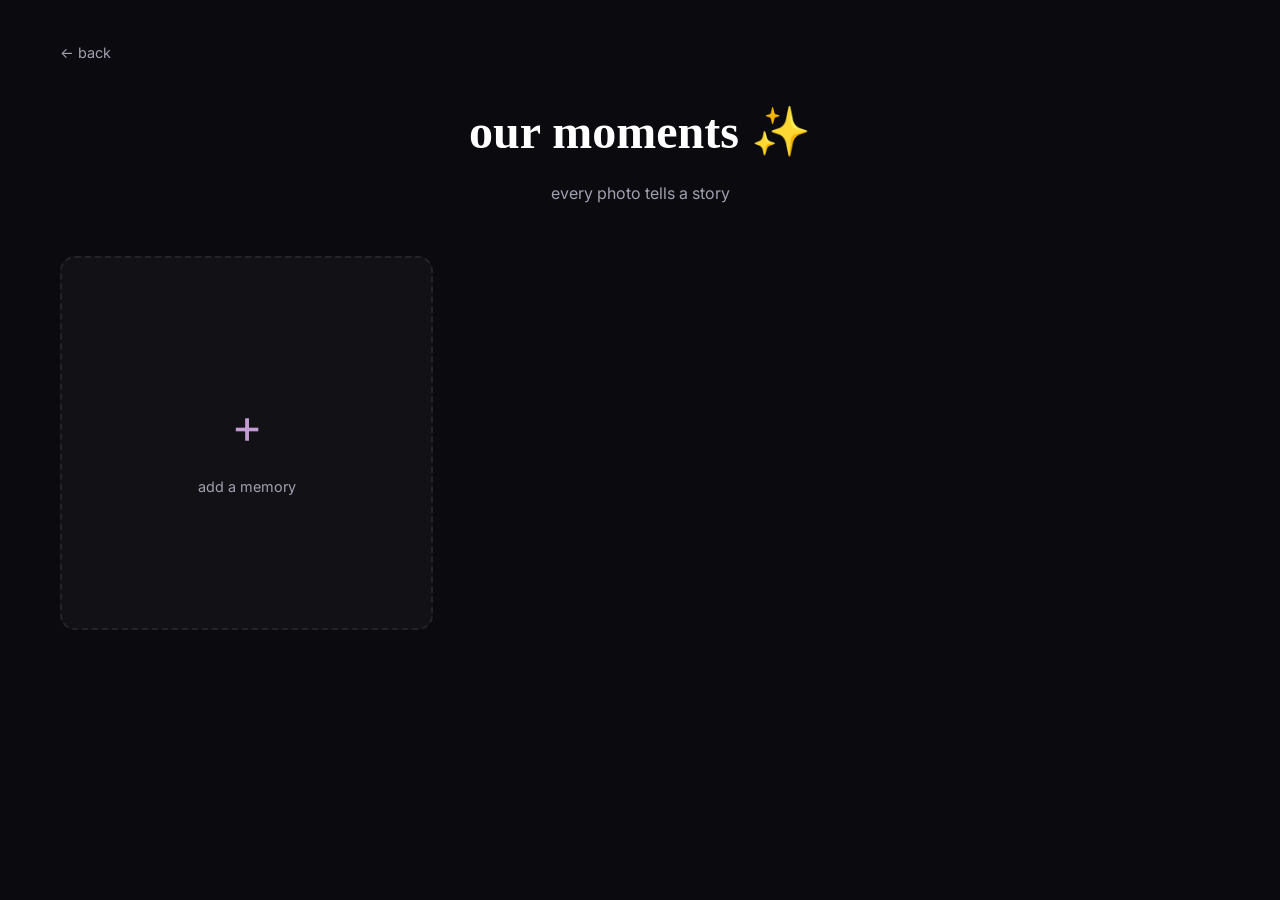
==== gallery.html @ 66e307a4 "Add romantic improvements: new fonts, starry background, floating particles, cursor glow, scroll ani" ====
<!DOCTYPE html>
<html lang="en">
<head>
    <meta charset="UTF-8">
    <meta name="viewport" content="width=device-width, initial-scale=1.0">
    <title>Our Gallery 📷</title>
    <link rel="stylesheet" href="style.css">
    <link href="https://fonts.googleapis.com/css2?family=Playfair+Display:ital,wght@0,400;0,700;1,400&family=Inter:wght@300;400;500&display=swap" rel="stylesheet">
</head>
<body>
    <div class="gallery-page">
        <a href="index.html" class="back-btn">← back</a>
        
        <h1 class="gallery-title">our moments ✨</h1>
        <p class="gallery-subtitle">every photo tells a story</p>
        
        <div class="gallery-grid" id="galleryGrid">
            <!-- Photos will be added here -->
            <div class="add-photo-card" onclick="openUpload()">
                <span class="plus-icon">+</span>
                <span class="add-text">add a memory</span>
            </div>
        </div>

        <div class="upload-modal" id="uploadModal">
            <div class="modal-content">
                <h2>add a photo 📷</h2>
                <input type="file" id="photoInput" accept="image/*" onchange="previewPhoto(event)">
                <div class="preview-container" id="previewContainer">
                    <img id="previewImage" src="" alt="Preview">
                </div>
                <input type="text" id="captionInput" placeholder="add a caption..." maxlength="100">
                <div class="modal-buttons">
                    <button onclick="savePhoto()">save photo</button>
                    <button class="skip-btn" onclick="closeUpload()">skip</button>
                </div>
            </div>
        </div>
    </div>

    <script src="script.js"></script>
</body>
</html>
---- style.css ----
* {
    margin: 0;
    padding: 0;
    box-sizing: border-box;
}

:root {
    --bg-primary: #0a0a0f;
    --bg-secondary: #12121a;
    --text-primary: #ffffff;
    --text-secondary: #a0a0b0;
    --accent: #9b59b6;
    --accent-light: #c39bd3;
    --card-bg: rgba(255, 255, 255, 0.03);
    --card-border: rgba(255, 255, 255, 0.08);
}

body {
    font-family: 'Inter', sans-serif;
    background: var(--bg-primary);
    color: var(--text-primary);
    line-height: 1.6;
    overflow-x: hidden;
    cursor: none;
}

/* Starry Background Canvas */
#starsCanvas {
    position: fixed;
    top: 0;
    left: 0;
    width: 100%;
    height: 100%;
    z-index: -2;
    pointer-events: none;
}

/* Floating Particles */
#particles {
    position: fixed;
    top: 0;
    left: 0;
    width: 100%;
    height: 100%;
    z-index: -1;
    pointer-events: none;
    overflow: hidden;
}

.particle {
    position: absolute;
    font-size: 20px;
    opacity: 0.6;
    animation: floatUp 8s linear infinite;
}

@keyframes floatUp {
    0% {
        transform: translateY(0) rotate(0deg);
        opacity: 0;
    }
    10% {
        opacity: 0.6;
    }
    90% {
        opacity: 0.6;
    }
    100% {
        transform: translateY(-100vh) rotate(360deg);
        opacity: 0;
    }
}

/* Cursor Glow */
.cursor-glow {
    position: fixed;
    width: 30px;
    height: 30px;
    border-radius: 50%;
    background: radial-gradient(circle, rgba(155, 89, 182, 0.6), transparent);
    pointer-events: none;
    z-index: 9999;
    transform: translate(-50%, -50%);
    transition: width 0.2s ease, height 0.2s ease;
    mix-blend-mode: screen;
}

h1, h2, h3 {
    font-family: 'Cormorant Garamond', serif;
}

blockquote {
    font-family: 'Cormorant Garamond', serif;
}

.hero-title {
    font-family: 'Great Vibes', cursive !important;
}

/* Music Toggle */
.music-toggle {
    position: fixed;
    top: 20px;
    right: 20px;
    width: 50px;
    height: 50px;
    background: var(--card-bg);
    border: 1px solid var(--card-border);
    border-radius: 50%;
    display: flex;
    align-items: center;
    justify-content: center;
    cursor: pointer;
    z-index: 1000;
    font-size: 20px;
    transition: all 0.3s ease;
    backdrop-filter: blur(10px);
}

.music-toggle:hover {
    background: rgba(155, 89, 182, 0.2);
    transform: scale(1.1);
}

.music-toggle.playing {
    animation: pulse 1.5s infinite;
}

@keyframes pulse {
    0%, 100% { box-shadow: 0 0 0 0 rgba(155, 89, 182, 0.4); }
    50% { box-shadow: 0 0 0 15px rgba(155, 89, 182, 0); }
}

/* Hero Section */
.hero {
    height: 100vh;
    display: flex;
    align-items: center;
    justify-content: center;
    text-align: center;
    background: radial-gradient(ellipse at center, rgba(155, 89, 182, 0.1) 0%, transparent 70%);
}

.hero-content {
    animation: fadeInUp 1.5s ease;
}

.hero-subtitle {
    font-size: 1.2rem;
    color: var(--text-secondary);
    margin-bottom: 10px;
    letter-spacing: 3px;
}

.hero-title {
    font-size: 5rem;
    font-weight: 700;
    background: linear-gradient(135deg, var(--text-primary), var(--accent-light));
    -webkit-background-clip: text;
    -webkit-text-fill-color: transparent;
    background-clip: text;
    margin-bottom: 30px;
}

.scroll-indicator {
    color: var(--text-secondary);
    font-size: 0.9rem;
    animation: bounce 2s infinite;
}

@keyframes bounce {
    0%, 20%, 50%, 80%, 100% { transform: translateY(0); }
    40% { transform: translateY(10px); }
    60% { transform: translateY(5px); }
}

@keyframes fadeInUp {
    from {
        opacity: 0;
        transform: translateY(30px);
    }
    to {
        opacity: 1;
        transform: translateY(0);
    }
}

/* Notice Section */
.notice-section {
    padding: 100px 20px;
    max-width: 800px;
    margin: 0 auto;
}

.section-title {
    text-align: center;
    font-size: 2.5rem;
    margin-bottom: 60px;
    color: var(--text-primary);
}

.notice-card {
    background: var(--card-bg);
    border: 1px solid var(--card-border);
    border-radius: 20px;
    padding: 40px;
    margin-bottom: 30px;
    transition: all 0.5s ease;
    opacity: 0;
    transform: translateY(50px);
}

.notice-card.visible {
    opacity: 1;
    transform: translateY(0);
}

.notice-card:hover {
    background: rgba(155, 89, 182, 0.05);
    border-color: rgba(155, 89, 182, 0.2);
    transform: translateY(-5px) scale(1.02);
}

.notice-icon {
    font-size: 2.5rem;
    margin-bottom: 20px;
}

.notice-card h3 {
    font-size: 1.5rem;
    margin-bottom: 15px;
    color: var(--accent-light);
}

.notice-card p {
    color: var(--text-secondary);
    font-size: 1rem;
    line-height: 1.8;
}

/* Quote Section */
.quote-section {
    padding: 100px 20px;
    text-align: center;
    background: radial-gradient(ellipse at center, rgba(155, 89, 182, 0.05) 0%, transparent 70%);
}

.quote-section blockquote {
    font-size: 1.8rem;
    font-style: italic;
    color: var(--text-secondary);
    max-width: 600px;
    margin: 0 auto 20px;
}

.quote-author {
    color: var(--accent-light);
    font-size: 1.1rem;
}

/* Vibe Section */
.vibe-section {
    padding: 100px 20px;
    max-width: 800px;
    margin: 0 auto;
}

.vibe-grid {
    display: grid;
    grid-template-columns: repeat(2, 1fr);
    gap: 20px;
}

.vibe-item {
    background: var(--card-bg);
    border: 1px solid var(--card-border);
    border-radius: 15px;
    padding: 30px;
    display: flex;
    align-items: center;
    gap: 15px;
    transition: all 0.3s ease;
}

.vibe-item:hover {
    background: rgba(155, 89, 182, 0.05);
    transform: translateY(-5px);
}

.vibe-icon {
    font-size: 1.8rem;
}

.vibe-text {
    font-size: 1rem;
    color: var(--text-secondary);
}

/* Note Section */
.note-section {
    padding: 100px 20px;
    max-width: 700px;
    margin: 0 auto;
}

.note-content {
    background: var(--card-bg);
    border: 1px solid var(--card-border);
    border-radius: 20px;
    padding: 50px;
}

.note-content p {
    color: var(--text-secondary);
    font-size: 1.1rem;
    line-height: 1.8;
    margin-bottom: 10px;
}

.note-content em {
    color: var(--accent-light);
    font-style: italic;
}

.note-content strong {
    color: var(--text-primary);
}

.note-sign {
    color: var(--accent-light) !important;
    font-size: 1.2rem !important;
    margin-top: 30px !important;
}

/* Final Quote */
.final-quote {
    padding: 100px 20px;
    text-align: center;
}

.final-quote blockquote {
    font-size: 2rem;
    font-style: italic;
    background: linear-gradient(135deg, var(--accent), var(--accent-light));
    -webkit-background-clip: text;
    -webkit-text-fill-color: transparent;
    background-clip: text;
}

/* Message Button */
.message-section {
    padding: 50px 20px;
    text-align: center;
}

.message-btn {
    display: inline-block;
    padding: 15px 40px;
    background: linear-gradient(135deg, var(--accent), #6c3483);
    color: white;
    text-decoration: none;
    border-radius: 50px;
    font-size: 1rem;
    font-weight: 500;
    transition: all 0.3s ease;
    box-shadow: 0 10px 30px rgba(155, 89, 182, 0.3);
}

.message-btn:hover {
    transform: translateY(-3px);
    box-shadow: 0 15px 40px rgba(155, 89, 182, 0.4);
}

/* Gallery Link */
.gallery-section {
    padding: 50px 20px;
    text-align: center;
}

.gallery-link {
    color: var(--text-secondary);
    text-decoration: none;
    font-size: 1rem;
    transition: color 0.3s ease;
}

.gallery-link:hover {
    color: var(--accent-light);
}

/* Gallery Page */
.gallery-page {
    min-height: 100vh;
    padding: 40px 20px;
    max-width: 1200px;
    margin: 0 auto;
}

.back-btn {
    color: var(--text-secondary);
    text-decoration: none;
    font-size: 0.9rem;
    display: inline-block;
    margin-bottom: 30px;
    transition: color 0.3s ease;
}

.back-btn:hover {
    color: var(--accent-light);
}

.gallery-title {
    font-size: 3rem;
    text-align: center;
    margin-bottom: 10px;
}

.gallery-subtitle {
    text-align: center;
    color: var(--text-secondary);
    margin-bottom: 50px;
}

.gallery-grid {
    display: grid;
    grid-template-columns: repeat(auto-fill, minmax(280px, 1fr));
    gap: 20px;
}

.gallery-item {
    position: relative;
    border-radius: 15px;
    overflow: hidden;
    aspect-ratio: 1;
    background: var(--card-bg);
    border: 1px solid var(--card-border);
}

.gallery-item img {
    width: 100%;
    height: 100%;
    object-fit: cover;
}

.gallery-item .caption {
    position: absolute;
    bottom: 0;
    left: 0;
    right: 0;
    padding: 20px;
    background: linear-gradient(transparent, rgba(0, 0, 0, 0.8));
    color: white;
    font-size: 0.9rem;
}

.add-photo-card {
    aspect-ratio: 1;
    background: var(--card-bg);
    border: 2px dashed var(--card-border);
    border-radius: 15px;
    display: flex;
    flex-direction: column;
    align-items: center;
    justify-content: center;
    cursor: pointer;
    transition: all 0.3s ease;
}

.add-photo-card:hover {
    border-color: var(--accent);
    background: rgba(155, 89, 182, 0.05);
}

.plus-icon {
    font-size: 3rem;
    color: var(--accent-light);
    margin-bottom: 10px;
}

.add-text {
    color: var(--text-secondary);
    font-size: 0.9rem;
}

/* Upload Modal */
.upload-modal {
    display: none;
    position: fixed;
    top: 0;
    left: 0;
    right: 0;
    bottom: 0;
    background: rgba(0, 0, 0, 0.9);
    z-index: 2000;
    align-items: center;
    justify-content: center;
}

.upload-modal.active {
    display: flex;
}

.modal-content {
    background: var(--bg-secondary);
    padding: 40px;
    border-radius: 20px;
    width: 90%;
    max-width: 400px;
    text-align: center;
}

.modal-content h2 {
    margin-bottom: 20px;
}

.modal-content input[type="file"] {
    margin-bottom: 20px;
    color: var(--text-secondary);
}

.preview-container {
    width: 100%;
    height: 200px;
    margin-bottom: 20px;
    border-radius: 10px;
    overflow: hidden;
    display: none;
}

.preview-container.active {
    display: block;
}

.preview-container img {
    width: 100%;
    height: 100%;
    object-fit: cover;
}

.modal-content input[type="text"] {
    width: 100%;
    padding: 12px 20px;
    background: var(--card-bg);
    border: 1px solid var(--card-border);
    border-radius: 10px;
    color: white;
    font-size: 1rem;
    margin-bottom: 20px;
}

.modal-content input[type="text"]::placeholder {
    color: var(--text-secondary);
}

.modal-buttons {
    display: flex;
    gap: 10px;
}

.modal-buttons button {
    flex: 1;
    padding: 12px 20px;
    border: none;
    border-radius: 10px;
    font-size: 1rem;
    cursor: pointer;
    transition: all 0.3s ease;
}

.modal-buttons button:first-child {
    background: linear-gradient(135deg, var(--accent), #6c3483);
    color: white;
}

.modal-buttons button:first-child:hover {
    transform: translateY(-2px);
}

.skip-btn {
    background: var(--card-bg) !important;
    color: var(--text-secondary) !important;
}

.skip-btn:hover {
    background: rgba(255, 255, 255, 0.1) !important;
}

/* Responsive */
@media (max-width: 768px) {
    .hero-title {
        font-size: 3rem;
    }

    .section-title {
        font-size: 2rem;
    }

    .quote-section blockquote {
        font-size: 1.4rem;
    }

    .vibe-grid {
        grid-template-columns: 1fr;
    }

    .notice-card {
        padding: 30px;
    }

    .note-content {
        padding: 30px;
    }
    
    body {
        cursor: auto;
    }
    
    .cursor-glow {
        display: none;
    }
}

/* You Are Section */
.you-are-section {
    padding: 100px 20px;
    max-width: 700px;
    margin: 0 auto;
    text-align: center;
}

.you-are-words {
    margin-top: 50px;
}

.you-are-word {
    font-size: 2rem;
    color: var(--text-secondary);
    opacity: 0;
    transform: translateY(20px);
    margin: 20px 0;
    font-family: 'Cormorant Garamond', serif;
    transition: all 0.8s ease;
}

.you-are-word.visible {
    opacity: 1;
    transform: translateY(0);
}

.you-are-word.final-word {
    font-size: 2.2rem;
    color: var(--accent-light);
    margin-top: 40px;
}

/* Open When Section */
.open-when-section {
    padding: 100px 20px;
    max-width: 900px;
    margin: 0 auto;
}

.open-when-grid {
    display: grid;
    grid-template-columns: repeat(auto-fit, minmax(200px, 1fr));
    gap: 20px;
    margin-top: 50px;
}

.open-when-card {
    background: var(--card-bg);
    border: 1px solid var(--card-border);
    border-radius: 15px;
    padding: 40px 20px;
    text-align: center;
    cursor: pointer;
    transition: all 0.4s ease;
    opacity: 0;
    transform: scale(0.9);
}

.open-when-card.visible {
    opacity: 1;
    transform: scale(1);
}

.open-when-card:hover {
    background: rgba(155, 89, 182, 0.1);
    border-color: var(--accent);
    transform: translateY(-10px) scale(1.05);
}

.open-icon {
    font-size: 3rem;
    display: block;
    margin-bottom: 15px;
}

.open-when-card p {
    color: var(--text-secondary);
    font-size: 1rem;
}

/* Open When Modal */
.open-when-modal {
    display: none;
    position: fixed;
    top: 0;
    left: 0;
    right: 0;
    bottom: 0;
    background: rgba(0, 0, 0, 0.95);
    z-index: 3000;
    align-items: center;
    justify-content: center;
}

.open-when-modal.active {
    display: flex;
    animation: fadeIn 0.3s ease;
}

.open-when-modal-content {
    background: var(--bg-secondary);
    padding: 60px 40px;
    border-radius: 20px;
    max-width: 500px;
    width: 90%;
    text-align: center;
    position: relative;
    animation: slideUp 0.5s ease;
}

.close-modal {
    position: absolute;
    top: 15px;
    right: 20px;
    font-size: 2rem;
    color: var(--text-secondary);
    cursor: pointer;
    transition: color 0.3s ease;
}

.close-modal:hover {
    color: var(--accent-light);
}

.modal-icon {
    font-size: 4rem;
    margin-bottom: 20px;
}

.open-when-modal-content h3 {
    font-size: 1.8rem;
    color: var(--accent-light);
    margin-bottom: 20px;
}

.open-when-modal-content p {
    font-size: 1.1rem;
    line-height: 1.8;
    color: var(--text-secondary);
}

@keyframes slideUp {
    from {
        transform: translateY(50px);
        opacity: 0;
    }
    to {
        transform: translateY(0);
        opacity: 1;
    }
}

/* Cinematic Section */
.cinematic-section {
    min-height: 100vh;
    display: flex;
    align-items: center;
    justify-content: center;
    padding: 100px 20px;
    background: radial-gradient(ellipse at center, rgba(155, 89, 182, 0.08) 0%, transparent 70%);
}

.cinematic-content {
    text-align: center;
    max-width: 700px;
}

.cinematic-line {
    font-size: 1.5rem;
    color: var(--text-secondary);
    margin: 30px 0;
    opacity: 0;
    transform: translateY(30px);
    font-family: 'Cormorant Garamond', serif;
}

.cinematic-line.visible {
    animation: fadeInUp 1.2s ease forwards;
}

.cinematic-line.large {
    font-size: 2.5rem;
    color: var(--accent-light);
    margin: 50px 0;
}

.cinematic-line.moon {
    font-size: 3rem;
    margin: 60px 0;
}

.cinematic-line.signature {
    font-size: 1.3rem;
    color: var(--accent-light);
    font-style: italic;
    margin-top: 40px;
}
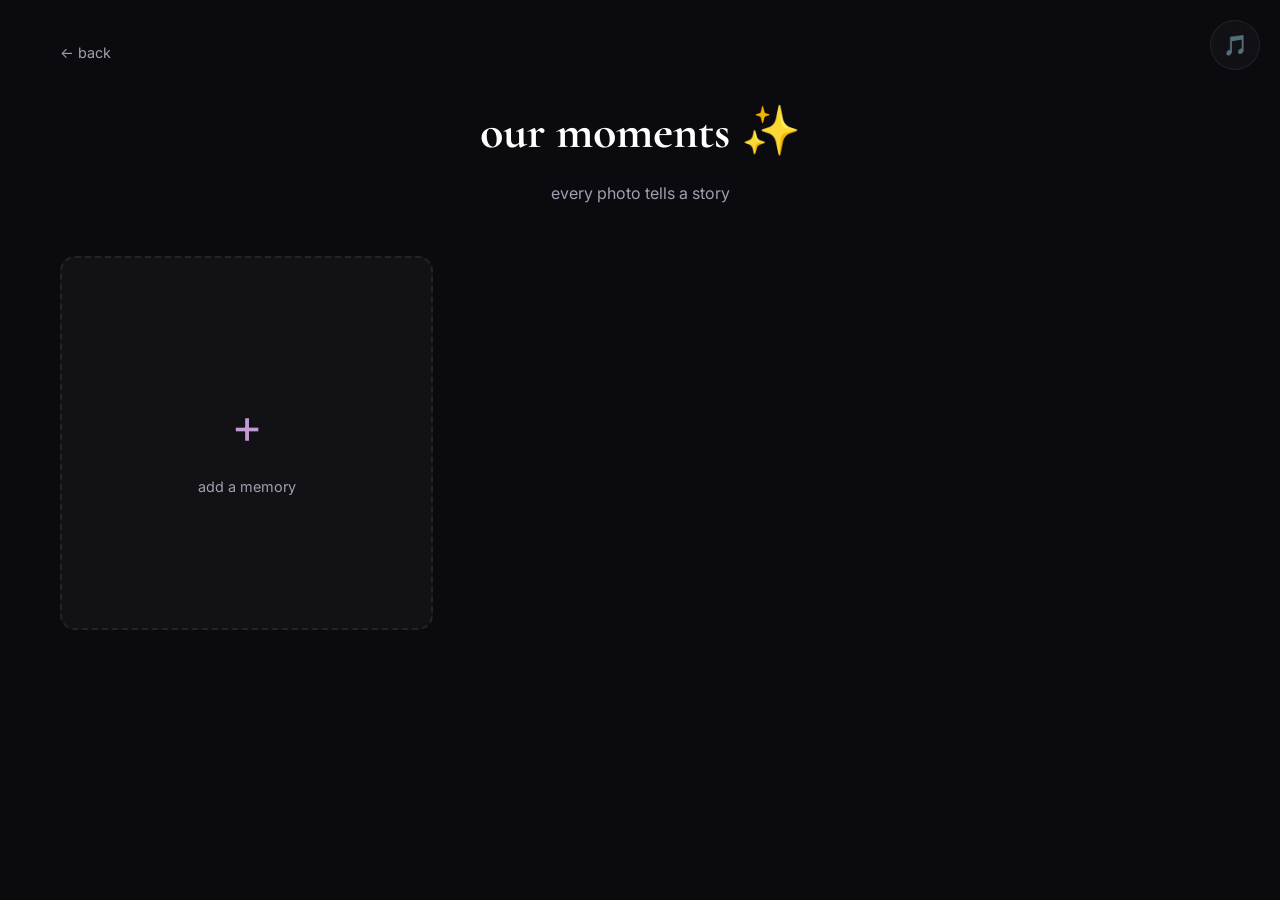
==== commit 3a64f096: "Fix gallery: add music player to continue playback, improve savePhoto validation, persist music stat" ====
--- a/gallery.html
+++ b/gallery.html
@@ -4,10 +4,17 @@
     <meta charset="UTF-8">
     <meta name="viewport" content="width=device-width, initial-scale=1.0">
     <title>Our Gallery 📷</title>
+    <link rel="icon" href="data:image/svg+xml,<svg xmlns=%22http://www.w3.org/2000/svg%22 viewBox=%220 0 100 100%22><text y=%22.9em%22 font-size=%2290%22>📷</text></svg>">
     <link rel="stylesheet" href="style.css">
-    <link href="https://fonts.googleapis.com/css2?family=Playfair+Display:ital,wght@0,400;0,700;1,400&family=Inter:wght@300;400;500&display=swap" rel="stylesheet">
+    <link href="https://fonts.googleapis.com/css2?family=Great+Vibes&family=Cormorant+Garamond:ital,wght@0,300;0,400;0,600;1,300;1,400&family=Inter:wght@300;400;500&display=swap" rel="stylesheet">
 </head>
 <body>
+    <!-- Music continues playing on gallery page -->
+    <div class="music-toggle" id="musicToggle" onclick="toggleMusic()">🎵</div>
+    <audio id="bgMusic" loop>
+        <source src="music/Bruno Mars - Count on Me (Official Lyric Video)(MP3_160K).mp3" type="audio/mpeg">
+    </audio>
+
     <div class="gallery-page">
         <a href="index.html" class="back-btn">← back</a>
         
--- a/style.css
+++ b/style.css
@@ -21,7 +21,12 @@
     color: var(--text-primary);
     line-height: 1.6;
     overflow-x: hidden;
-    cursor: none;
+}
+
+@media (min-width: 769px) {
+    body {
+        cursor: none;
+    }
 }
 
 /* Starry Background Canvas */
@@ -146,10 +151,11 @@
 }
 
 .hero-subtitle {
-    font-size: 1.2rem;
+    font-size: 0.9rem;
     color: var(--text-secondary);
     margin-bottom: 10px;
-    letter-spacing: 3px;
+    letter-spacing: 4px;
+    text-transform: uppercase;
 }
 
 .hero-title {
@@ -159,13 +165,40 @@
     -webkit-background-clip: text;
     -webkit-text-fill-color: transparent;
     background-clip: text;
-    margin-bottom: 30px;
+    margin-bottom: 20px;
+}
+
+.hero-tagline {
+    font-size: 1.8rem;
+    color: var(--text-secondary);
+    font-family: 'Cormorant Garamond', serif;
+    font-style: italic;
+    min-height: 2.5rem;
+    margin-bottom: 40px;
+}
+
+.hero-tagline::after {
+    content: '|';
+    animation: blink 0.7s infinite;
+    color: var(--accent-light);
+}
+
+.hero-tagline.typing-complete::after {
+    display: none;
+}
+
+@keyframes blink {
+    0%, 50% { opacity: 1; }
+    51%, 100% { opacity: 0; }
 }
 
 .scroll-indicator {
     color: var(--text-secondary);
-    font-size: 0.9rem;
+    font-size: 0.8rem;
+    letter-spacing: 3px;
+    text-transform: uppercase;
     animation: bounce 2s infinite;
+    margin-top: 20px;
 }
 
 @keyframes bounce {
